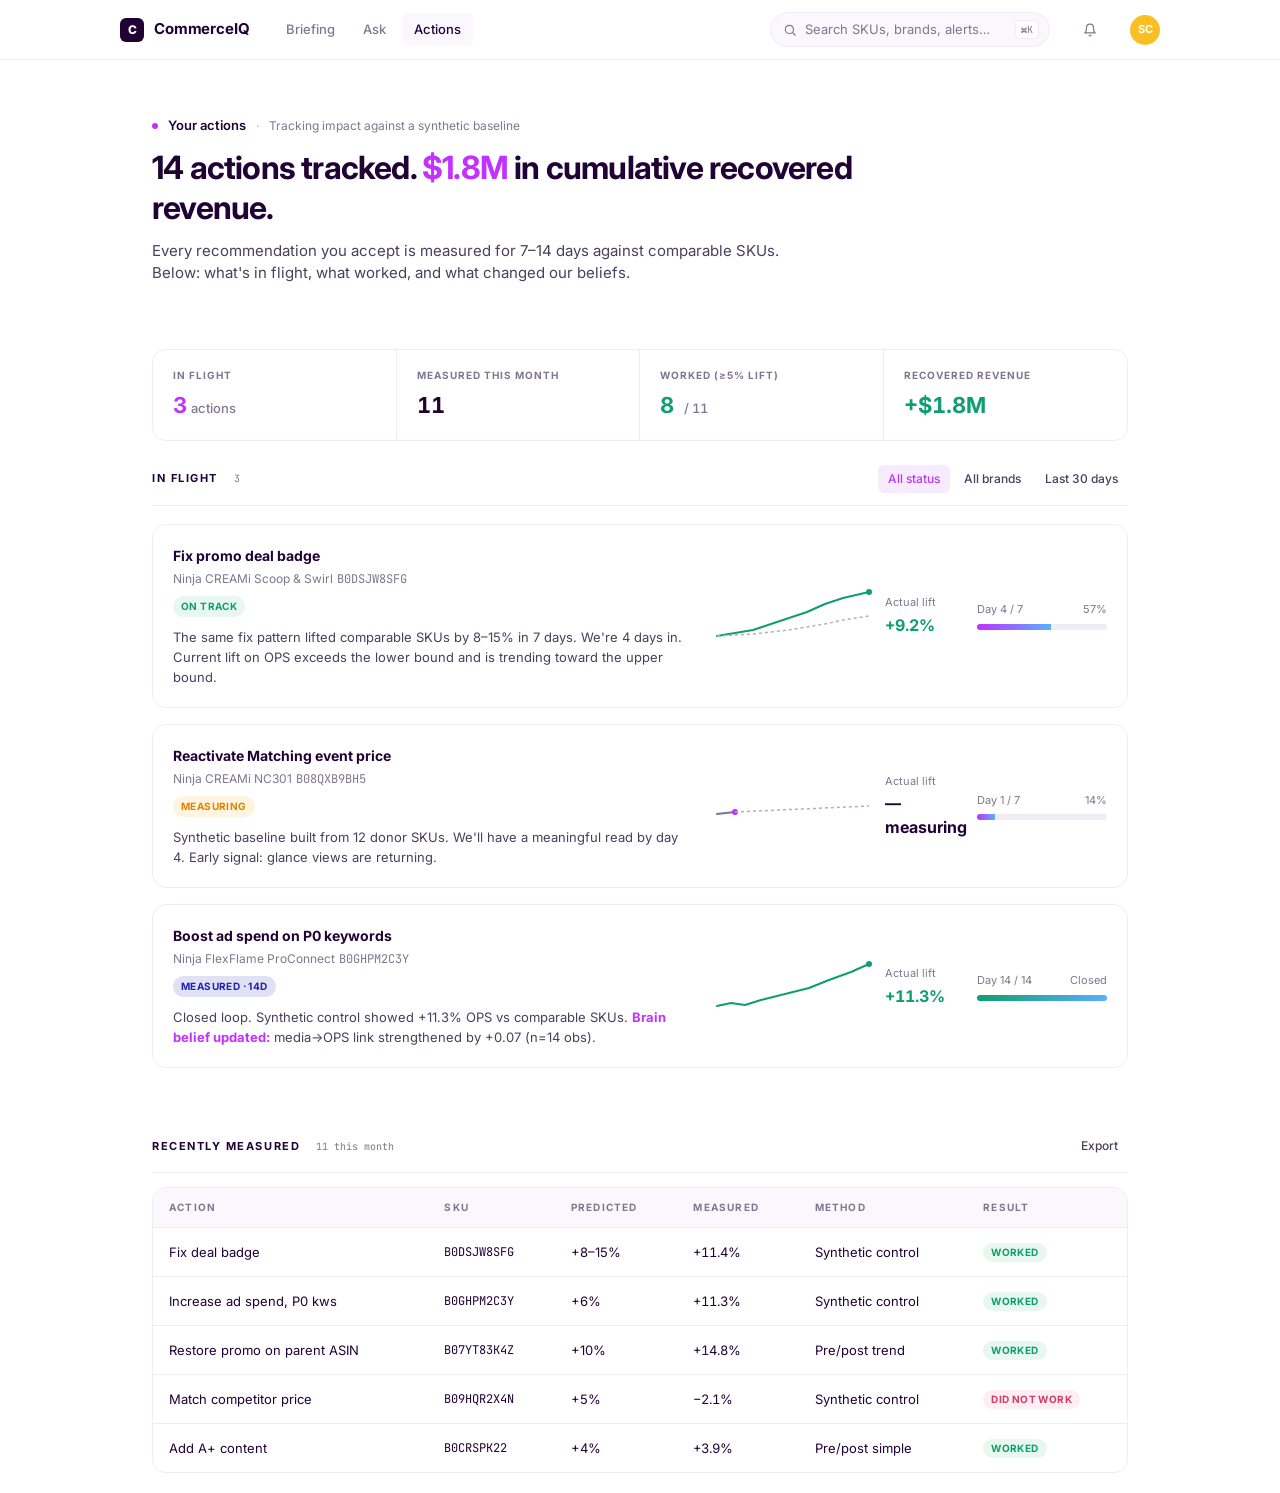
==== actions.html @ d00f7f27 "Initial commit: CIQ Brain mockup Working multi-page prototype of a Brain-like reasoning, memory, and" ====
<!DOCTYPE html>
<html lang="en">
<head>
<meta charset="UTF-8">
<meta name="viewport" content="width=device-width, initial-scale=1.0">
<title>CommerceIQ · Your actions</title>
<link rel="preconnect" href="https://fonts.googleapis.com">
<link rel="preconnect" href="https://fonts.gstatic.com" crossorigin>
<link href="https://fonts.googleapis.com/css2?family=Inter:wght@400;500;600;700;800&family=JetBrains+Mono:wght@500&display=swap" rel="stylesheet">
<link rel="stylesheet" href="./assets/styles.css">
</head>
<body class="surface-customer">

<header class="topbar">
  <div class="topbar-inner">
    <a href="./index.html" class="brand"><div class="brand-mark">C</div> CommerceIQ</a>
    <nav class="nav">
      <a href="./index.html">Briefing</a>
      <a href="./ask.html">Ask</a>
      <a href="./actions.html" class="active">Actions</a>
    </nav>
    <label class="search">
      <svg class="icon" viewBox="0 0 24 24" fill="none" stroke="currentColor" stroke-width="2" stroke-linecap="round" stroke-linejoin="round"><circle cx="11" cy="11" r="7"/><path d="m21 21-4.3-4.3"/></svg>
      <input type="text" placeholder="Search SKUs, brands, alerts…">
      <span class="kbd">⌘K</span>
    </label>
    <button class="iconbtn"><svg class="icon" viewBox="0 0 24 24" fill="none" stroke="currentColor" stroke-width="2" stroke-linecap="round" stroke-linejoin="round"><path d="M6 8a6 6 0 0 1 12 0c0 7 3 9 3 9H3s3-2 3-9"/><path d="M10.3 21a1.94 1.94 0 0 0 3.4 0"/></svg></button>
    <div class="avatar">SC</div>
  </div>
</header>

<main class="page">
  <section class="hero">
    <div class="meta-row">
      <span class="pulse-dot"></span>
      <span class="greet">Your actions</span>
      <span style="color:var(--ink-4)">·</span>
      <span>Tracking impact against a synthetic baseline</span>
    </div>
    <h1>14 actions tracked. <span class="em">$1.8M</span> in cumulative recovered revenue.</h1>
    <p class="sub">Every recommendation you accept is measured for 7–14 days against comparable SKUs. Below: what's in flight, what worked, and what changed our beliefs.</p>
  </section>

  <section class="section">
    <div class="actions-stats">
      <div class="stat"><div class="l">In flight</div><div class="v acc">3<span class="unit">actions</span></div></div>
      <div class="stat"><div class="l">Measured this month</div><div class="v">11</div></div>
      <div class="stat"><div class="l">Worked (≥5% lift)</div><div class="v pos">8 <span class="unit">/ 11</span></div></div>
      <div class="stat"><div class="l">Recovered revenue</div><div class="v pos">+$1.8M</div></div>
    </div>

    <div class="section-head" style="margin-bottom:18px;">
      <h2>In flight</h2>
      <span class="count">3</span>
      <div class="right" data-chip-group>
        <button class="chip active">All status</button>
        <button class="chip">All brands</button>
        <button class="chip">Last 30 days</button>
      </div>
    </div>

    <article class="action-card">
      <div class="lh">
        <div class="name">Fix promo deal badge</div>
        <div class="meta">Ninja CREAMi Scoop &amp; Swirl<span class="asin">B0DSJW8SFG</span></div>
        <span class="pill pill-pos">On track</span>
        <p>The same fix pattern lifted comparable SKUs by 8–15% in 7 days. We're 4 days in. Current lift on OPS exceeds the lower bound and is trending toward the upper bound.</p>
      </div>
      <div class="chart">
        <svg width="160" height="60" viewBox="0 0 160 60" fill="none">
          <path d="M4 50 L22 47 L40 44 L58 38 L76 32 L94 26 L112 18 L130 12 L156 6" stroke="var(--pos)" stroke-width="2" stroke-linecap="round" stroke-linejoin="round"/>
          <circle cx="156" cy="6" r="3" fill="var(--pos)"/>
          <path d="M4 50 L22 49 L40 48 L58 46 L76 44 L94 41 L112 38 L130 34 L156 30" stroke="var(--ink-4)" stroke-width="1.5" stroke-dasharray="3 3"/>
        </svg>
        <div class="legend">
          Actual lift
          <span class="v pos">+9.2%</span>
        </div>
      </div>
      <div class="progress-wrap">
        <div class="lbl"><span>Day 4 / 7</span><span>57%</span></div>
        <div class="bar" style="height:6px; background:var(--line); border-radius:3px; overflow:hidden;"><i style="display:block; height:100%; width:57%; background:linear-gradient(90deg,var(--accent),var(--sky))"></i></div>
      </div>
    </article>

    <article class="action-card">
      <div class="lh">
        <div class="name">Reactivate Matching event price</div>
        <div class="meta">Ninja CREAMi NC301<span class="asin">B08QXB9BH5</span></div>
        <span class="pill pill-warn">Measuring</span>
        <p>Synthetic baseline built from 12 donor SKUs. We'll have a meaningful read by day 4. Early signal: glance views are returning.</p>
      </div>
      <div class="chart">
        <svg width="160" height="60" viewBox="0 0 160 60" fill="none">
          <path d="M4 38 L22 36" stroke="var(--ink-3)" stroke-width="2" stroke-linecap="round"/>
          <circle cx="22" cy="36" r="3" fill="var(--accent)"/>
          <path d="M22 36 L156 30" stroke="var(--ink-4)" stroke-width="1.5" stroke-dasharray="3 3"/>
        </svg>
        <div class="legend">Actual lift<span class="v">— measuring</span></div>
      </div>
      <div class="progress-wrap">
        <div class="lbl"><span>Day 1 / 7</span><span>14%</span></div>
        <div class="bar" style="height:6px; background:var(--line); border-radius:3px; overflow:hidden;"><i style="display:block; height:100%; width:14%; background:linear-gradient(90deg,var(--accent),var(--sky))"></i></div>
      </div>
    </article>

    <article class="action-card">
      <div class="lh">
        <div class="name">Boost ad spend on P0 keywords</div>
        <div class="meta">Ninja FlexFlame ProConnect<span class="asin">B0GHPM2C3Y</span></div>
        <span class="pill pill-info">Measured · 14d</span>
        <p>Closed loop. Synthetic control showed +11.3% OPS vs comparable SKUs. <strong style="color:var(--accent)">Brain belief updated:</strong> media→OPS link strengthened by +0.07 (n=14 obs).</p>
      </div>
      <div class="chart">
        <svg width="160" height="60" viewBox="0 0 160 60" fill="none">
          <path d="M4 50 L18 47 L32 49 L48 44 L64 40 L80 36 L96 32 L116 24 L138 16 L156 8" stroke="var(--pos)" stroke-width="2" stroke-linecap="round" stroke-linejoin="round"/>
          <circle cx="156" cy="8" r="3" fill="var(--pos)"/>
        </svg>
        <div class="legend">Actual lift<span class="v pos">+11.3%</span></div>
      </div>
      <div class="progress-wrap">
        <div class="lbl"><span>Day 14 / 14</span><span>Closed</span></div>
        <div class="bar" style="height:6px; background:var(--line); border-radius:3px; overflow:hidden;"><i style="display:block; height:100%; width:100%; background:linear-gradient(90deg,var(--pos),var(--sky))"></i></div>
      </div>
    </article>
  </section>

  <section class="section">
    <div class="section-head">
      <h2>Recently measured</h2>
      <span class="count">11 this month</span>
      <div class="right"><button class="chip">Export</button></div>
    </div>
    <div class="table-wrap" style="margin-top:14px;">
      <table class="table">
        <thead><tr><th>Action</th><th>SKU</th><th>Predicted</th><th>Measured</th><th>Method</th><th>Result</th></tr></thead>
        <tbody>
          <tr><td>Fix deal badge</td><td class="mono">B0DSJW8SFG</td><td>+8–15%</td><td class="pos tabular">+11.4%</td><td>Synthetic control</td><td><span class="pill pill-pos">Worked</span></td></tr>
          <tr><td>Increase ad spend, P0 kws</td><td class="mono">B0GHPM2C3Y</td><td>+6%</td><td class="pos tabular">+11.3%</td><td>Synthetic control</td><td><span class="pill pill-pos">Worked</span></td></tr>
          <tr><td>Restore promo on parent ASIN</td><td class="mono">B07YT83K4Z</td><td>+10%</td><td class="pos tabular">+14.8%</td><td>Pre/post trend</td><td><span class="pill pill-pos">Worked</span></td></tr>
          <tr><td>Match competitor price</td><td class="mono">B09HQR2X4N</td><td>+5%</td><td class="neg tabular">−2.1%</td><td>Synthetic control</td><td><span class="pill" style="background:var(--neg-tint); color:var(--neg);">Did not work</span></td></tr>
          <tr><td>Add A+ content</td><td class="mono">B0CRSPK22</td><td>+4%</td><td class="pos tabular">+3.9%</td><td>Pre/post simple</td><td><span class="pill pill-pos">Worked</span></td></tr>
        </tbody>
      </table>
    </div>
  </section>

</main>

<script src="./assets/app.js"></script>
</body>
</html>
---- assets/styles.css ----
/* ============================================================
   CIQ BRAIN — Shared design system
   Two surfaces: .surface-customer (calm) and .surface-admin (dense)
   ============================================================ */

:root {
  /* Brand (org guideline) */
  --brand-deep:     #210235;
  --brand-electric: #C231FF;
  --brand-sky:      #5AAFFE;
  --brand-cobalt:   #1F22B2;

  /* Ink scale */
  --ink:    #210235;
  --ink-2:  #4A3F5C;
  --ink-3:  #7F778F;
  --ink-4:  #B3ADBF;
  --ink-5:  #DCD6E6;

  /* Lines & surfaces */
  --line:    #EFECF5;
  --line-2:  #E1DCEB;
  --line-3:  #CFC7DC;
  --bg:      #FFFFFF;
  --bg-soft: #FAF8FC;
  --bg-deep: #F4F0FA;

  /* Accents */
  --accent:       #C231FF;
  --accent-tint:  #F7ECFF;
  --accent-tint2: #EFD9FF;
  --sky:          #5AAFFE;
  --sky-tint:     #E5F1FF;
  --cobalt:       #1F22B2;
  --cobalt-tint:  #E0E1F5;

  /* Status */
  --pos:       #0F9F6E;
  --pos-tint:  #E8F7F0;
  --neg:       #D43A6A;
  --neg-tint:  #FCEEF3;
  --warn:      #E08300;
  --warn-tint: #FFF4E0;
  --info:      #1F22B2;
  --info-tint: #E0E1F5;

  /* Radii */
  --r-xs: 4px;
  --r-sm: 6px;
  --r-md: 10px;
  --r-lg: 14px;
  --r-xl: 20px;
  --r-pill: 999px;

  /* Type */
  --font: "ProximaNova", "Inter", -apple-system, BlinkMacSystemFont, system-ui, sans-serif;
  --mono: "JetBrains Mono", ui-monospace, "SF Mono", Menlo, monospace;

  /* Elevation */
  --shadow-sm: 0 1px 2px rgba(33,2,53,.04), 0 1px 3px rgba(33,2,53,.06);
  --shadow-md: 0 4px 12px rgba(33,2,53,.06), 0 1px 3px rgba(33,2,53,.04);
  --shadow-lg: 0 12px 32px rgba(33,2,53,.08), 0 4px 12px rgba(33,2,53,.04);
  --shadow-pop: 0 8px 30px rgba(33,2,53,.10);

  /* Spacing scale (4px base) */
  --s-1: 4px; --s-2: 8px; --s-3: 12px; --s-4: 16px; --s-5: 20px; --s-6: 24px; --s-8: 32px; --s-10: 40px; --s-12: 48px; --s-16: 64px;
}

* { box-sizing: border-box; margin: 0; padding: 0; }
html, body { height: 100%; }
body {
  font-family: var(--font);
  color: var(--ink);
  font-size: 14px;
  line-height: 1.5;
  background: var(--bg);
  -webkit-font-smoothing: antialiased;
  text-rendering: optimizeLegibility;
}
button { font: inherit; cursor: pointer; border: 0; background: 0; color: inherit; }
button:focus-visible, a:focus-visible, input:focus-visible, textarea:focus-visible, select:focus-visible {
  outline: 2px solid var(--accent);
  outline-offset: 2px;
  border-radius: var(--r-sm);
}
a { color: inherit; text-decoration: none; }
input, textarea, select { font: inherit; color: inherit; }
hr { border: 0; height: 1px; background: var(--line); }

/* Utility */
.mono { font-family: var(--mono); }
.muted { color: var(--ink-3); }
.tight { letter-spacing: -.01em; }
.tighter { letter-spacing: -.025em; }
.tabular { font-variant-numeric: tabular-nums; }
.neg { color: var(--neg); }
.pos { color: var(--pos); }
.warn { color: var(--warn); }
.acc { color: var(--accent); }
.cobalt { color: var(--cobalt); }
.flex { display: flex; }
.col { flex-direction: column; }
.ai-c { align-items: center; }
.jc-sb { justify-content: space-between; }
.gap-1 { gap: var(--s-1); } .gap-2 { gap: var(--s-2); } .gap-3 { gap: var(--s-3); } .gap-4 { gap: var(--s-4); } .gap-6 { gap: var(--s-6); }
.mt-1 { margin-top: var(--s-1); } .mt-2 { margin-top: var(--s-2); } .mt-3 { margin-top: var(--s-3); } .mt-4 { margin-top: var(--s-4); } .mt-6 { margin-top: var(--s-6); } .mt-8 { margin-top: var(--s-8); }
.mb-2 { margin-bottom: var(--s-2); } .mb-3 { margin-bottom: var(--s-3); } .mb-4 { margin-bottom: var(--s-4); }

/* Icons */
.icon    { width: 14px; height: 14px; flex-shrink: 0; }
.icon-sm { width: 11px; height: 11px; flex-shrink: 0; }
.icon-lg { width: 18px; height: 18px; flex-shrink: 0; }

/* ============================================================
   CUSTOMER SURFACE — Top bar nav
   ============================================================ */
body.surface-customer { background: var(--bg); }
.topbar {
  height: 60px;
  display: flex; align-items: center;
  border-bottom: 1px solid var(--line);
  padding: 0 var(--s-8);
  background: var(--bg);
  position: sticky; top: 0; z-index: 20;
}
.topbar-inner { max-width: 1040px; margin: 0 auto; width: 100%; display: flex; align-items: center; gap: var(--s-6); }
.brand { display: flex; align-items: center; gap: 10px; font-weight: 700; font-size: 15px; letter-spacing: -.01em; color: var(--ink); }
.brand-mark {
  width: 24px; height: 24px; border-radius: 6px;
  background: var(--ink); color: white;
  display: grid; place-items: center; font-weight: 800; font-size: 12px;
}
.brand-mark.electric { background: var(--accent); }
.nav { display: flex; gap: 4px; }
.nav a {
  padding: 7px 12px; font-size: 13px; color: var(--ink-3);
  border-radius: var(--r-sm); font-weight: 500;
}
.nav a:hover { color: var(--ink); background: var(--bg-soft); }
.nav a.active { color: var(--ink); background: var(--bg-soft); }
.search {
  margin-left: auto;
  display: flex; align-items: center; gap: var(--s-2);
  background: var(--bg-soft);
  border: 1px solid var(--line);
  border-radius: var(--r-pill);
  padding: 7px 14px 7px 12px;
  width: 280px;
  color: var(--ink-3);
  font-size: 13px;
}
.search input { border: 0; outline: 0; background: 0; flex: 1; font-size: 13px; color: var(--ink); }
.search input::placeholder { color: var(--ink-3); }
.kbd {
  font-family: var(--mono); font-size: 10px; color: var(--ink-3);
  background: white; padding: 1px 5px; border: 1px solid var(--line);
  border-radius: 4px;
}
.iconbtn { width: 32px; height: 32px; border-radius: var(--r-sm); display: grid; place-items: center; color: var(--ink-3); position: relative; }
.iconbtn:hover { background: var(--bg-soft); color: var(--ink); }
.iconbtn .dot { position: absolute; top: 7px; right: 7px; width: 6px; height: 6px; background: var(--accent); border-radius: 50%; }

/* Brain admin link — subtle accent so it reads as the AI/control-plane entry */
.iconbtn.brain-link { color: var(--accent); }
.iconbtn.brain-link:hover {
  background: var(--accent-tint);
  color: var(--accent);
}
.iconbtn.brain-link svg {
  transition: transform .25s ease;
}
.iconbtn.brain-link:hover svg {
  transform: rotate(15deg) scale(1.08);
}
.avatar { width: 30px; height: 30px; border-radius: 50%; background: #FBBF24; color: white; display: grid; place-items: center; font-weight: 700; font-size: 11px; }
.avatar.deep { background: var(--brand-deep); }

.page { max-width: 1040px; margin: 0 auto; padding: 0 var(--s-8); }

/* Hero */
.hero { padding: 56px 0 36px; animation: rise .6s ease both; }
.hero .meta-row { display: flex; align-items: center; gap: 10px; font-size: 12px; color: var(--ink-3); margin-bottom: var(--s-3); }
.hero .greet { font-weight: 600; color: var(--ink); font-size: 13px; }
.hero h1 {
  font-size: 32px; line-height: 1.25; letter-spacing: -.025em;
  font-weight: 700; color: var(--ink); max-width: 720px;
}
.hero h1 .neg { color: var(--neg); }
.hero h1 .em { color: var(--accent); }
.hero .sub { margin-top: var(--s-3); font-size: 15px; color: var(--ink-2); max-width: 640px; }
.pulse-dot {
  width: 6px; height: 6px; border-radius: 50%; background: var(--accent);
  box-shadow: 0 0 0 0 rgba(194,49,255,.5);
  animation: pulse 2s infinite;
}
@keyframes pulse {
  0%,100% { box-shadow: 0 0 0 0 rgba(194,49,255,.35); }
  50%     { box-shadow: 0 0 0 5px rgba(194,49,255,0); }
}

/* Section */
.section { padding: 28px 0 20px; animation: rise .7s ease both; animation-delay: .08s; }
.section-head { display: flex; align-items: center; gap: var(--s-4); padding-bottom: var(--s-3); border-bottom: 1px solid var(--line); margin-bottom: 4px; }
.section-head h2 { font-size: 11px; font-weight: 700; letter-spacing: .14em; text-transform: uppercase; color: var(--ink); }
.section-head .count { font-family: var(--mono); font-size: 10px; color: var(--ink-3); }
.section-head .right { margin-left: auto; display: flex; align-items: center; gap: 4px; }
.chip {
  font-size: 12px; font-weight: 500; color: var(--ink-2);
  padding: 5px 10px; border-radius: var(--r-sm);
  display: inline-flex; align-items: center; gap: 6px;
  border: 0; background: transparent;
}
.chip:hover { background: var(--bg-soft); color: var(--ink); }
.chip.active { background: var(--accent-tint); color: var(--accent); }
.chip svg { color: var(--ink-3); }

/* Alert rows */
.alert-row {
  display: grid;
  grid-template-columns: 1fr auto auto auto auto;
  gap: var(--s-4);
  align-items: center;
  padding: 16px 12px;
  margin: 0 -12px;
  border-radius: var(--r-md);
  cursor: pointer;
  border-bottom: 1px solid var(--line);
  transition: background .15s ease;
  text-decoration: none; color: inherit;
}
.alert-row:last-child { border-bottom: 0; }
.alert-row:hover { background: var(--bg-soft); }
.alert-row:hover .arrow { transform: translateX(4px); }
.alert-main { min-width: 0; }
.alert-main .title { font-weight: 600; font-size: 14px; color: var(--ink); white-space: nowrap; overflow: hidden; text-overflow: ellipsis; max-width: 460px; }
.alert-main .sub { font-size: 13px; color: var(--ink-3); margin-top: 3px; white-space: nowrap; overflow: hidden; text-overflow: ellipsis; max-width: 520px; }
.alert-main .sub .em-pos { color: var(--pos); font-weight: 600; }
.alert-main .sub .em-neg { color: var(--neg); font-weight: 600; }
.alert-main .sub .em-acc { color: var(--accent); font-weight: 600; }
.alert-impact { font-variant-numeric: tabular-nums; font-weight: 700; color: var(--neg); font-size: 14px; text-align: right; }
.alert-impact.zero { color: var(--ink-3); font-weight: 500; }
.alert-tag { font-size: 11px; font-weight: 500; color: var(--ink-3); letter-spacing: .04em; text-transform: uppercase; white-space: nowrap; }
.alert-time { font-size: 12px; color: var(--ink-3); white-space: nowrap; font-variant-numeric: tabular-nums; }
.arrow { color: var(--ink-3); transition: transform .15s ease; display: grid; place-items: center; }

.hint {
  display: inline-flex; align-items: center; gap: 6px;
  font-size: 11px; color: var(--accent); font-weight: 600;
  background: var(--accent-tint);
  padding: 3px 8px; border-radius: var(--r-pill);
}
.hint .ic { width: 10px; height: 10px; flex-shrink: 0; }

/* Buttons */
.btn {
  padding: 10px 16px;
  background: var(--ink); color: white;
  border-radius: var(--r-md);
  font-weight: 600; font-size: 13px;
  display: inline-flex; align-items: center; justify-content: center; gap: 8px;
  transition: transform .15s ease, box-shadow .15s ease;
  border: 0;
}
.btn:hover { transform: translateY(-1px); box-shadow: 0 4px 14px rgba(33,2,53,.15); }
.btn.accent { background: var(--accent); box-shadow: 0 1px 2px rgba(194,49,255,.25); }
.btn.accent:hover { box-shadow: 0 6px 18px rgba(194,49,255,.30); }
.btn.ghost { background: transparent; color: var(--ink-2); border: 1px solid var(--line-2); }
.btn.ghost:hover { border-color: var(--ink); color: var(--ink); box-shadow: none; transform: none; background: var(--bg-soft); }
.btn.full { width: 100%; }
.btn.sm { padding: 6px 12px; font-size: 12px; }

/* Driver list */
.drivers { display: grid; grid-template-columns: 1fr; gap: 0; margin-top: 18px; }
.driver { display: grid; grid-template-columns: 24px 1fr auto; gap: var(--s-3); padding: 10px 0; border-bottom: 1px solid var(--line); align-items: center; }
.driver:last-child { border: 0; padding-bottom: 0; }
.driver .ic { width: 22px; height: 22px; border-radius: 5px; background: var(--neg-tint); color: var(--neg); display: grid; place-items: center; font-size: 11px; font-weight: 700; }
.driver .ic.warn { background: var(--warn-tint); color: var(--warn); }
.driver .ic.zero { background: var(--bg-soft); color: var(--ink-3); }
.driver .ic.pos { background: var(--pos-tint); color: var(--pos); }
.driver .name { font-weight: 600; font-size: 13px; color: var(--ink); }
.driver .desc { font-size: 12px; color: var(--ink-3); margin-top: 2px; }
.driver .impact { font-variant-numeric: tabular-nums; font-weight: 700; font-size: 13px; color: var(--neg); text-align: right; }
.driver .impact.zero { color: var(--ink-3); font-weight: 500; }
.driver .impact.pos { color: var(--pos); }

/* Inline detail drawer */
.alert-detail { margin: -1px -12px 0; padding: 0 12px 24px; border-bottom: 1px solid var(--line); background: var(--bg-soft); animation: fadeIn .3s ease both; }
.detail-grid { display: grid; grid-template-columns: 1.4fr 1fr; gap: 28px; padding-top: 6px; }
.answer h3 { font-size: 10px; font-weight: 700; letter-spacing: .14em; text-transform: uppercase; color: var(--ink-3); margin-bottom: var(--s-2); }
.answer p { font-size: 14px; line-height: 1.65; color: var(--ink); }
.answer p .em-neg { color: var(--neg); font-weight: 700; }
.answer p strong { font-weight: 700; }

/* Action panel (recommendation) */
.action-panel { background: var(--bg); border: 1px solid var(--line); border-radius: var(--r-lg); padding: 20px; align-self: start; }
.action-panel h3 { font-size: 10px; font-weight: 700; letter-spacing: .14em; text-transform: uppercase; color: var(--ink-3); margin-bottom: var(--s-3); }
.action-panel .what { font-size: 15px; font-weight: 600; color: var(--ink); line-height: 1.4; margin-bottom: 4px; }
.action-panel .why { font-size: 13px; color: var(--ink-2); line-height: 1.55; }
.action-panel .why strong { color: var(--accent); font-weight: 600; }
.action-panel .stats { display: grid; grid-template-columns: 1fr 1fr; margin: 16px 0 18px; border-top: 1px solid var(--line); padding-top: var(--s-3); }
.action-panel .stat .l { font-size: 10px; text-transform: uppercase; letter-spacing: .08em; color: var(--ink-3); font-weight: 600; }
.action-panel .stat .v { font-size: 15px; font-weight: 700; color: var(--ink); margin-top: 4px; font-variant-numeric: tabular-nums; }
.action-panel .stat .v.pos { color: var(--pos); }

/* Actions strip & progress */
.actions-strip { padding: 22px 0; border-top: 1px solid var(--line); margin-top: 36px; }
.action-line { display: grid; grid-template-columns: 1fr 80px 70px 160px; gap: var(--s-4); align-items: center; padding: 12px 0; border-bottom: 1px solid var(--line); }
.action-line:last-child { border: 0; }
.action-line .what { font-size: 13px; color: var(--ink); font-weight: 500; }
.action-line .what .asin { font-family: var(--mono); font-size: 11px; color: var(--ink-3); margin-left: 6px; }
.action-line .when { font-size: 12px; color: var(--ink-3); }
.action-line .delta { font-size: 13px; font-weight: 700; font-variant-numeric: tabular-nums; color: var(--pos); text-align: right; }
.action-line .delta.measuring { color: var(--ink-3); font-weight: 500; }
.action-line .bar { height: 4px; background: var(--line); border-radius: 2px; overflow: hidden; }
.action-line .bar > i { display: block; height: 100%; background: linear-gradient(90deg, var(--accent), var(--sky)); }

/* Ask bar (floating) */
.ask-bar { position: sticky; bottom: 24px; padding: 24px 0 32px; background: linear-gradient(180deg, transparent, var(--bg) 30%); z-index: 5; }
.ask-input { background: var(--bg); border: 1px solid var(--line-2); border-radius: var(--r-pill); padding: 6px 6px 6px 20px; display: grid; grid-template-columns: 1fr auto; align-items: center; gap: var(--s-2); box-shadow: 0 8px 30px rgba(33,2,53,.06); }
.ask-input:focus-within { border-color: var(--accent); box-shadow: 0 8px 30px rgba(194,49,255,.10); }
.ask-input input { border: 0; outline: 0; background: 0; font-size: 14px; padding: 11px 0; color: var(--ink); }
.ask-input input::placeholder { color: var(--ink-3); }
.ask-send { width: 36px; height: 36px; border-radius: 50%; background: var(--ink); color: white; display: grid; place-items: center; transition: transform .15s ease, background .15s ease; border: 0; cursor: pointer; }
.ask-send:hover { transform: scale(1.05); background: var(--accent); }

.brand-footnote { font-size: 11px; color: var(--ink-4); text-align: center; padding: var(--s-2) 0 var(--s-6); }
.brand-footnote .pwr-dot { display: inline-block; width: 5px; height: 5px; border-radius: 50%; background: var(--accent); margin: 0 5px 1px; vertical-align: middle; box-shadow: 0 0 4px var(--accent); }

/* More link */
.more { padding: var(--s-3) 12px; margin: 0 -12px; color: var(--ink-3); font-size: 13px; text-align: center; }
.more a { color: var(--ink); font-weight: 600; }
.more a:hover { color: var(--accent); }

/* ============================================================
   ASK SURFACE
   ============================================================ */
.ask-hero { padding: 64px 0 var(--s-6); text-align: center; }
.ask-hero h1 { font-size: 30px; font-weight: 700; letter-spacing: -.025em; color: var(--ink); }
.ask-hero p { color: var(--ink-3); margin-top: var(--s-3); font-size: 15px; }
.suggestions { display: grid; grid-template-columns: repeat(2, 1fr); gap: var(--s-3); max-width: 760px; margin: var(--s-6) auto 0; }
.suggestion {
  text-align: left; padding: 14px 16px; border-radius: var(--r-md);
  background: var(--bg-soft); border: 1px solid var(--line);
  cursor: pointer; transition: all .15s ease;
  display: flex; align-items: flex-start; gap: var(--s-3);
}
.suggestion:hover { border-color: var(--line-3); background: var(--bg); transform: translateY(-1px); box-shadow: var(--shadow-sm); }
.suggestion .ic { width: 26px; height: 26px; border-radius: 6px; background: var(--accent-tint); color: var(--accent); display: grid; place-items: center; flex-shrink: 0; }
.suggestion .label { font-size: 11px; text-transform: uppercase; letter-spacing: .08em; color: var(--ink-3); font-weight: 600; }
.suggestion .q { font-size: 14px; color: var(--ink); margin-top: 2px; font-weight: 500; }
.recent-list { margin-top: var(--s-8); }

/* ============================================================
   ACTIONS PAGE
   ============================================================ */
.actions-stats { display: grid; grid-template-columns: repeat(4, 1fr); gap: 0; border: 1px solid var(--line); border-radius: var(--r-lg); overflow: hidden; margin-bottom: var(--s-6); background: var(--bg); }
.actions-stats .stat { padding: 18px 20px; border-right: 1px solid var(--line); }
.actions-stats .stat:last-child { border-right: 0; }
.actions-stats .stat .l { font-size: 10px; text-transform: uppercase; letter-spacing: .1em; color: var(--ink-3); font-weight: 700; }
.actions-stats .stat .v { font-size: 22px; font-weight: 700; color: var(--ink); margin-top: 6px; font-variant-numeric: tabular-nums; }
.actions-stats .stat .v.pos { color: var(--pos); }
.actions-stats .stat .v.acc { color: var(--accent); }
.actions-stats .stat .v .unit { font-size: 13px; color: var(--ink-3); font-weight: 500; margin-left: 4px; }

.action-card {
  background: var(--bg); border: 1px solid var(--line);
  border-radius: var(--r-lg); padding: 20px; margin-bottom: var(--s-4);
  display: grid; grid-template-columns: 1fr 240px 130px; gap: var(--s-6); align-items: center;
  transition: box-shadow .15s ease;
}
.action-card:hover { box-shadow: var(--shadow-md); }
.action-card .lh .name { font-weight: 700; font-size: 14px; color: var(--ink); }
.action-card .lh .meta { font-size: 12px; color: var(--ink-3); margin-top: 4px; }
.action-card .lh .meta .asin { font-family: var(--mono); margin-left: 4px; }
.action-card .lh .pill { display: inline-flex; align-items: center; gap: 4px; padding: 3px 8px; border-radius: var(--r-pill); font-size: 10px; font-weight: 700; text-transform: uppercase; letter-spacing: .04em; margin-top: var(--s-2); }
.pill-pos { background: var(--pos-tint); color: var(--pos); }
.pill-warn { background: var(--warn-tint); color: var(--warn); }
.pill-info { background: var(--info-tint); color: var(--info); }
.pill-acc { background: var(--accent-tint); color: var(--accent); }
.action-card .lh p { font-size: 13px; color: var(--ink-2); margin-top: 10px; line-height: 1.55; max-width: 540px; }
.action-card .chart { display: flex; align-items: center; gap: 12px; }
.action-card .chart svg { flex-shrink: 0; }
.action-card .chart .legend { font-size: 11px; color: var(--ink-3); }
.action-card .chart .legend .v { display: block; font-size: 16px; font-weight: 700; color: var(--ink); font-variant-numeric: tabular-nums; margin-top: 2px; }
.action-card .chart .legend .v.pos { color: var(--pos); }
.action-card .progress-wrap { font-size: 11px; color: var(--ink-3); }
.action-card .progress-wrap .lbl { display: flex; justify-content: space-between; margin-bottom: 6px; }

/* ============================================================
   ALERT DEEP-DIVE
   ============================================================ */
.breadcrumb { display: flex; align-items: center; gap: 6px; font-size: 12px; color: var(--ink-3); padding-top: 24px; }
.breadcrumb a { color: var(--ink-3); }
.breadcrumb a:hover { color: var(--ink); }
.breadcrumb .sep { color: var(--ink-4); }
.breadcrumb .here { color: var(--ink); font-weight: 600; }

.detail-head { padding: 14px 0 var(--s-6); display: grid; grid-template-columns: 1fr auto; gap: var(--s-4); align-items: flex-end; border-bottom: 1px solid var(--line); }
.detail-head h1 { font-size: 26px; font-weight: 700; letter-spacing: -.02em; color: var(--ink); }
.detail-head .tags { display: flex; gap: var(--s-2); margin-top: var(--s-3); flex-wrap: wrap; }
.tag { font-size: 11px; padding: 3px 9px; border-radius: var(--r-pill); background: var(--bg-soft); color: var(--ink-2); font-weight: 500; border: 1px solid var(--line); }
.tag.acc { background: var(--accent-tint); color: var(--accent); border-color: transparent; }

.kpi-row { display: grid; grid-template-columns: 1fr 1fr 1fr; gap: 0; border: 1px solid var(--line); border-radius: var(--r-lg); overflow: hidden; background: var(--bg); margin-top: var(--s-6); }
.kpi { padding: 18px 22px; border-right: 1px solid var(--line); }
.kpi:last-child { border-right: 0; }
.kpi .lbl { font-size: 10px; text-transform: uppercase; letter-spacing: .1em; color: var(--ink-3); font-weight: 700; margin-bottom: 8px; }
.kpi .val { font-size: 24px; font-weight: 700; color: var(--ink); letter-spacing: -.02em; font-variant-numeric: tabular-nums; }
.kpi .val.neg { color: var(--neg); }
.kpi .sub { font-size: 11px; color: var(--ink-3); margin-top: 4px; }

.live-strip {
  display: flex; align-items: center; flex-wrap: wrap; gap: 18px;
  padding: 14px 22px; border: 1px solid var(--line); border-top: 0;
  background: var(--bg-soft);
  border-radius: 0 0 var(--r-lg) var(--r-lg); margin-top: -1px;
}
.live-strip .label { font-size: 11px; font-weight: 700; text-transform: uppercase; letter-spacing: .12em; color: var(--ink); display: inline-flex; align-items: center; gap: 6px; }
.live-strip .label .live-dot { width: 6px; height: 6px; border-radius: 50%; background: var(--pos); box-shadow: 0 0 8px var(--pos); animation: pulse-pos 2s infinite; }
@keyframes pulse-pos { 0%,100% { opacity: .6; } 50% { opacity: 1; } }
.pill-status { display: inline-flex; align-items: center; gap: 6px; font-size: 12px; color: var(--ink); }
.pill-status .d { width: 7px; height: 7px; border-radius: 50%; }
.d-ok { background: var(--pos); }
.d-bad { background: var(--neg); }
.d-warn { background: var(--warn); }
.pill-status b { font-weight: 600; }

.narrative { padding: var(--s-6) 0; font-size: 14px; color: var(--ink); line-height: 1.7; }
.narrative strong { font-weight: 700; }
.narrative .neg { color: var(--neg); font-weight: 600; }

.detail-grid-full { display: grid; grid-template-columns: 1.6fr 1fr; gap: var(--s-8); margin-top: var(--s-6); }

/* ============================================================
   ADMIN SURFACE
   ============================================================ */
body.surface-admin { background: var(--bg-soft); }
body.surface-admin .topbar { background: rgba(255,255,255,.85); backdrop-filter: blur(10px); border-bottom: 1px solid var(--line); }

.admin-layout {
  display: grid;
  grid-template-columns: 240px 1fr;
  min-height: calc(100vh - 60px);
}
.sidenav {
  border-right: 1px solid var(--line);
  background: var(--bg);
  padding: var(--s-4);
  position: sticky; top: 60px;
  height: calc(100vh - 60px);
  overflow-y: auto;
}
.sidenav .section-label { font-size: 10px; text-transform: uppercase; letter-spacing: .12em; color: var(--ink-4); font-weight: 700; padding: var(--s-4) var(--s-2) var(--s-2); }
.sidenav a {
  display: flex; align-items: center; gap: var(--s-3);
  padding: 9px 12px; border-radius: var(--r-sm);
  font-size: 13px; color: var(--ink-2); font-weight: 500;
  position: relative;
}
.sidenav a:hover { background: var(--bg-soft); color: var(--ink); }
.sidenav a.active { background: var(--accent-tint); color: var(--accent); font-weight: 600; }
.sidenav a.active::before { content: ''; position: absolute; left: 0; top: 8px; bottom: 8px; width: 2px; background: var(--accent); border-radius: 2px; }
.sidenav a .layer-num {
  font-family: var(--mono); font-size: 9px; color: var(--ink-4);
  background: var(--bg-soft); padding: 1px 5px; border-radius: 4px;
  font-weight: 600;
}
.sidenav a.active .layer-num { color: var(--accent); background: white; }
.sidenav .badge { margin-left: auto; font-size: 10px; font-family: var(--mono); color: var(--ink-3); background: var(--bg-soft); padding: 1px 6px; border-radius: 4px; font-weight: 600; }
.sidenav a.active .badge { background: white; color: var(--accent); }

.admin-main { padding: var(--s-8); max-width: 1320px; }
.admin-head { display: flex; align-items: flex-end; gap: var(--s-4); padding-bottom: var(--s-6); border-bottom: 1px solid var(--line); margin-bottom: var(--s-6); }
.admin-head .meta { font-size: 11px; color: var(--ink-3); text-transform: uppercase; letter-spacing: .12em; font-weight: 700; margin-bottom: 4px; }
.admin-head h1 { font-size: 24px; font-weight: 700; letter-spacing: -.02em; color: var(--ink); }
.admin-head p { color: var(--ink-3); margin-top: 4px; font-size: 14px; max-width: 720px; }
.admin-head .right { margin-left: auto; display: flex; align-items: center; gap: var(--s-2); }

/* Admin tiles */
.tile-grid { display: grid; grid-template-columns: repeat(3, 1fr); gap: var(--s-4); }
.tile {
  background: var(--bg); border: 1px solid var(--line); border-radius: var(--r-lg);
  padding: 20px;
  transition: box-shadow .15s ease, transform .15s ease;
  display: block; color: inherit;
}
.tile:hover { box-shadow: var(--shadow-md); transform: translateY(-1px); }
.tile .row1 { display: flex; align-items: center; gap: var(--s-3); }
.tile .layer-num { font-family: var(--mono); font-size: 10px; color: var(--accent); background: var(--accent-tint); padding: 2px 8px; border-radius: var(--r-pill); font-weight: 700; letter-spacing: .04em; }
.tile h3 { font-size: 16px; font-weight: 700; color: var(--ink); margin-top: var(--s-3); }
.tile p { font-size: 13px; color: var(--ink-3); margin-top: 6px; line-height: 1.55; }
.tile .stat-row { display: flex; gap: var(--s-4); margin-top: var(--s-4); padding-top: var(--s-3); border-top: 1px solid var(--line); }
.tile .stat-row .s { font-size: 11px; color: var(--ink-3); }
.tile .stat-row .s b { display: block; color: var(--ink); font-size: 18px; font-weight: 700; font-variant-numeric: tabular-nums; }

/* Tables */
.table-wrap { background: var(--bg); border: 1px solid var(--line); border-radius: var(--r-lg); overflow: hidden; }
.table { width: 100%; border-collapse: collapse; }
.table th { text-align: left; padding: 12px 16px; font-size: 10px; text-transform: uppercase; letter-spacing: .12em; color: var(--ink-3); font-weight: 700; border-bottom: 1px solid var(--line); background: var(--bg-soft); }
.table td { padding: 14px 16px; font-size: 13px; color: var(--ink); border-bottom: 1px solid var(--line); vertical-align: middle; }
.table tr:last-child td { border-bottom: 0; }
.table tr:hover td { background: var(--bg-soft); }
.table td.mono { font-family: var(--mono); font-size: 12px; }
.table .pill { display: inline-flex; align-items: center; gap: 4px; padding: 2px 8px; border-radius: var(--r-pill); font-size: 10px; font-weight: 700; text-transform: uppercase; letter-spacing: .04em; }

/* Tabs */
.tabs { display: flex; gap: var(--s-1); border-bottom: 1px solid var(--line); margin-bottom: var(--s-6); }
.tabs button { padding: 10px 14px; font-size: 13px; font-weight: 600; color: var(--ink-3); border-bottom: 2px solid transparent; margin-bottom: -1px; }
.tabs button:hover { color: var(--ink); }
.tabs button.active { color: var(--ink); border-bottom-color: var(--accent); }

/* Forms */
.form-row { display: flex; flex-direction: column; gap: 6px; margin-bottom: var(--s-4); }
.form-label { font-size: 11px; text-transform: uppercase; letter-spacing: .1em; color: var(--ink-3); font-weight: 700; }
.input, .textarea, .select {
  background: var(--bg); border: 1px solid var(--line-2); border-radius: var(--r-md);
  padding: 10px 14px; font-family: var(--font); font-size: 14px; color: var(--ink);
  outline: 0; width: 100%; transition: border-color .15s ease, box-shadow .15s ease;
}
.input:focus, .textarea:focus, .select:focus { border-color: var(--accent); box-shadow: 0 0 0 3px rgba(194,49,255,.12); }
.textarea { min-height: 96px; resize: vertical; font-family: var(--font); line-height: 1.5; }
.input.lg { font-size: 16px; padding: 14px 18px; }
.help { font-size: 12px; color: var(--ink-3); }

/* Code block */
.code {
  font-family: var(--mono); font-size: 12px; background: var(--bg-soft);
  border: 1px solid var(--line); border-radius: var(--r-md);
  padding: 12px 14px; color: var(--ink); white-space: pre-wrap; overflow-x: auto;
  line-height: 1.55;
}
.code .kw { color: var(--cobalt); font-weight: 700; }
.code .str { color: var(--pos); }
.code .num { color: var(--accent); }
.code .cmt { color: var(--ink-3); font-style: italic; }
.code .fn { color: var(--accent); font-weight: 700; }

/* Empty state */
.empty {
  text-align: center; padding: var(--s-12);
  border: 1px dashed var(--line-2); border-radius: var(--r-lg);
  background: var(--bg-soft);
}
.empty h4 { font-size: 14px; color: var(--ink); margin-bottom: 4px; }
.empty p { color: var(--ink-3); font-size: 13px; }

/* DAG / Skill Studio */
.studio-grid { display: grid; grid-template-columns: 240px 1fr 280px; gap: var(--s-4); height: calc(100vh - 240px); min-height: 520px; }
.studio-panel { background: var(--bg); border: 1px solid var(--line); border-radius: var(--r-lg); overflow: hidden; display: flex; flex-direction: column; }
.studio-panel .ph { padding: 12px 16px; border-bottom: 1px solid var(--line); font-size: 11px; text-transform: uppercase; letter-spacing: .1em; color: var(--ink-3); font-weight: 700; background: var(--bg-soft); }
.studio-panel .pb { padding: var(--s-3); overflow-y: auto; flex: 1; }
.tool-card { padding: 10px 12px; border-radius: var(--r-sm); border: 1px solid var(--line); margin-bottom: 8px; cursor: grab; transition: all .15s ease; background: var(--bg); }
.tool-card:hover { border-color: var(--accent); box-shadow: var(--shadow-sm); }
.tool-card .name { font-size: 13px; font-weight: 600; color: var(--ink); }
.tool-card .desc { font-size: 11px; color: var(--ink-3); margin-top: 2px; }
.canvas {
  background: var(--bg);
  background-image:
    radial-gradient(circle at 1px 1px, var(--ink-5) 1px, transparent 0);
  background-size: 16px 16px;
  position: relative; overflow: hidden;
}
.node {
  position: absolute; padding: 12px 14px;
  background: var(--bg); border: 1px solid var(--line-2); border-radius: var(--r-md);
  font-size: 12px; min-width: 140px;
  box-shadow: var(--shadow-sm);
  cursor: move;
}
.node .nm { font-weight: 700; color: var(--ink); }
.node .ty { font-size: 10px; text-transform: uppercase; letter-spacing: .08em; color: var(--ink-3); margin-bottom: 4px; font-weight: 600; }
.node.start { border-color: var(--cobalt); background: var(--cobalt-tint); }
.node.end { border-color: var(--accent); background: var(--accent-tint); }
.node.tool { border-color: var(--line-2); }
.node.cond { border-color: var(--warn); background: var(--warn-tint); border-radius: 28px; padding: 8px 14px; }

/* Causal graph */
.kg-canvas { background: var(--bg); border: 1px solid var(--line); border-radius: var(--r-lg); padding: var(--s-6); height: 480px; position: relative; overflow: hidden; }
.kg-node {
  position: absolute; padding: 8px 12px; background: var(--bg);
  border: 1.5px solid var(--ink); border-radius: var(--r-pill);
  font-size: 12px; font-weight: 600; color: var(--ink);
  cursor: pointer; transition: all .15s ease;
  white-space: nowrap;
  box-shadow: var(--shadow-sm);
}
.kg-node.factor { border-color: var(--neg); background: var(--neg-tint); color: var(--neg); }
.kg-node.metric { border-color: var(--cobalt); background: var(--cobalt-tint); color: var(--cobalt); }
.kg-node.signal { border-color: var(--accent); background: var(--accent-tint); color: var(--accent); }
.kg-node:hover { transform: scale(1.05); }

/* Composer wizard */
.wizard-steps { display: flex; align-items: center; gap: var(--s-2); margin-bottom: var(--s-6); }
.step-pill {
  display: flex; align-items: center; gap: var(--s-2); padding: 6px 12px;
  font-size: 12px; color: var(--ink-3); font-weight: 600; border-radius: var(--r-pill);
  background: var(--bg-soft); border: 1px solid var(--line);
}
.step-pill.active { background: var(--accent-tint); color: var(--accent); border-color: var(--accent-tint2); }
.step-pill.done { background: var(--pos-tint); color: var(--pos); border-color: var(--pos-tint); }
.step-pill .n { width: 18px; height: 18px; border-radius: 50%; background: var(--bg); color: var(--ink-3); display: grid; place-items: center; font-size: 10px; font-weight: 700; }
.step-pill.active .n { background: var(--accent); color: white; }
.step-pill.done .n { background: var(--pos); color: white; }
.wizard-arrow { color: var(--ink-4); }

.panel-card { background: var(--bg); border: 1px solid var(--line); border-radius: var(--r-lg); padding: var(--s-6); }
.panel-card h3 { font-size: 11px; text-transform: uppercase; letter-spacing: .12em; color: var(--ink-3); font-weight: 700; margin-bottom: var(--s-3); }
.panel-card h2 { font-size: 18px; font-weight: 700; color: var(--ink); }

/* Animations */
@keyframes rise { from { opacity: 0; transform: translateY(8px); } to { opacity: 1; transform: none; } }
@keyframes fadeIn { from { opacity: 0; transform: translateY(-4px); } to { opacity: 1; transform: none; } }
.fade-up { animation: rise .5s ease both; }
.delay-1 { animation-delay: .05s; }
.delay-2 { animation-delay: .12s; }
.delay-3 { animation-delay: .20s; }
.delay-4 { animation-delay: .28s; }

/* Responsive */
@media (max-width: 1024px) {
  .topbar { padding: 0 var(--s-4); }
  .page { padding: 0 var(--s-4); }
  .admin-layout { grid-template-columns: 1fr; }
  .sidenav { position: static; height: auto; }
  .studio-grid { grid-template-columns: 1fr; height: auto; }
  .tile-grid { grid-template-columns: 1fr; }
  .actions-stats { grid-template-columns: 1fr 1fr; }
  .actions-stats .stat:nth-child(2) { border-right: 0; }
  .actions-stats .stat:nth-child(1), .actions-stats .stat:nth-child(2) { border-bottom: 1px solid var(--line); }
  .detail-grid, .detail-grid-full { grid-template-columns: 1fr; }
  .kpi-row { grid-template-columns: 1fr; }
  .kpi { border-right: 0; border-bottom: 1px solid var(--line); }
  .action-card { grid-template-columns: 1fr; }
  .suggestions { grid-template-columns: 1fr; }
  .hero h1 { font-size: 24px; }
  .search { width: auto; }
}
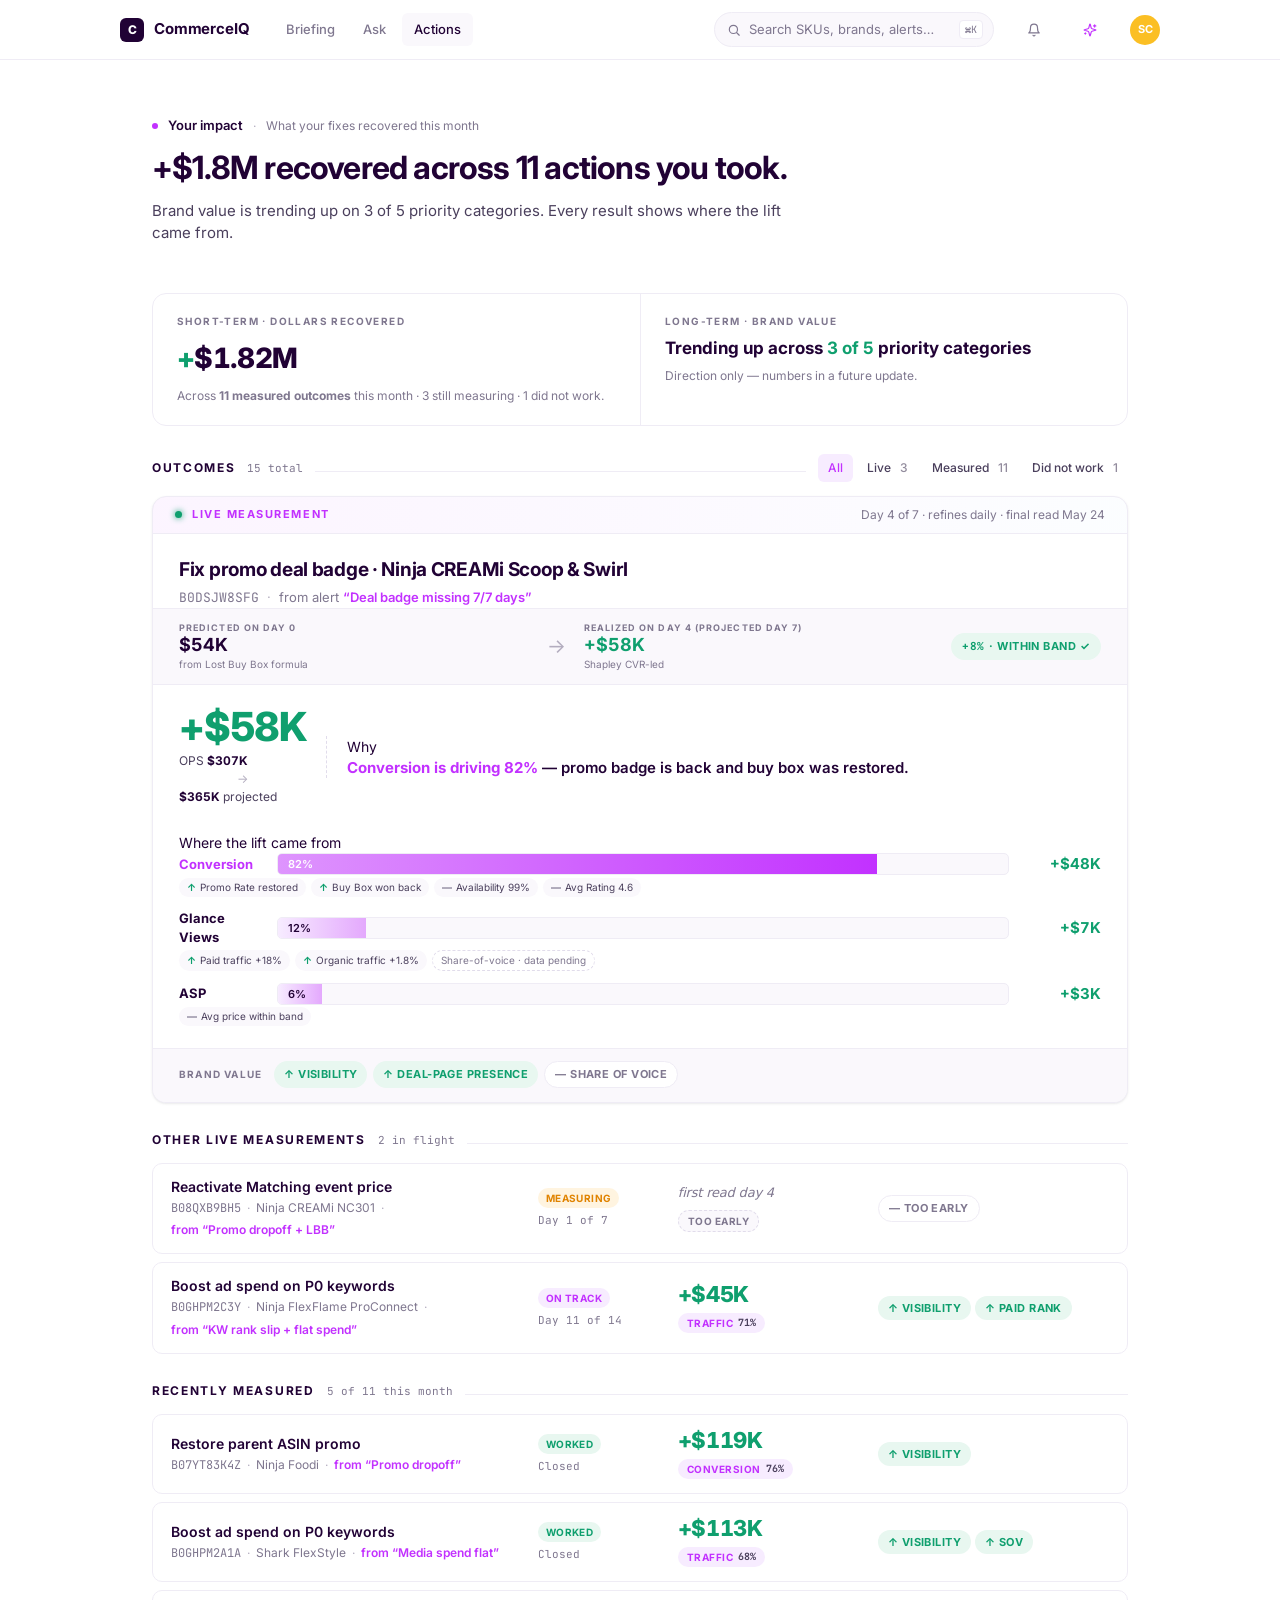
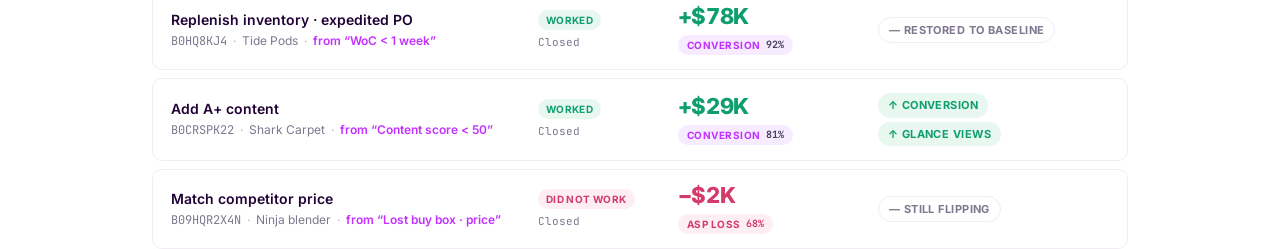
==== commit c2ea220e: "Add impact-formula registry + data-driven admin table What changed - assets/formulas.js: source-of-t" ====
--- a/actions.html
+++ b/actions.html
@@ -3,11 +3,330 @@
 <head>
 <meta charset="UTF-8">
 <meta name="viewport" content="width=device-width, initial-scale=1.0">
-<title>CommerceIQ · Your actions</title>
+<title>CommerceIQ · Your impact</title>
 <link rel="preconnect" href="https://fonts.googleapis.com">
 <link rel="preconnect" href="https://fonts.gstatic.com" crossorigin>
 <link href="https://fonts.googleapis.com/css2?family=Inter:wght@400;500;600;700;800&family=JetBrains+Mono:wght@500&display=swap" rel="stylesheet">
 <link rel="stylesheet" href="./assets/styles.css">
+<style>
+  /* ===== Outcome tracker v4 — IMPACT-FIRST =====
+     The card answers, in this order:
+     1. How much money came back? (the hero number)
+     2. Where did it come from? (Shapley bars + sub-metrics)
+     3. Is the brand healthier? (directional pills)
+     No method jargon. No attribution math. That lives in admin.
+     ===================================================== */
+
+  .impact-pair {
+    display: grid; grid-template-columns: 1fr 1fr; gap: 0;
+    border: 1px solid var(--line); border-radius: var(--r-lg);
+    overflow: hidden; background: var(--bg);
+    margin-top: var(--s-3);
+  }
+  .impact-pair > div { padding: 20px 24px; }
+  .impact-pair > div + div { border-left: 1px solid var(--line); }
+  .impact-pair .kicker {
+    font-size: 10px; text-transform: uppercase; letter-spacing: .14em;
+    color: var(--ink-3); font-weight: 700; margin-bottom: 8px;
+  }
+  .impact-pair .num {
+    font-size: 28px; font-weight: 800; letter-spacing: -.025em;
+    color: var(--ink); font-variant-numeric: tabular-nums;
+  }
+  .impact-pair .num .symbol { color: var(--pos); }
+  .impact-pair .qual { font-size: 17px; font-weight: 700; color: var(--ink); line-height: 1.35; }
+  .impact-pair .qual .strong-pos { color: var(--pos); }
+  .impact-pair .micro { font-size: 12px; color: var(--ink-3); margin-top: 8px; }
+
+  /* Section heading */
+  .ot-section-head {
+    display: flex; align-items: baseline; gap: 12px;
+    margin: 28px 0 14px;
+  }
+  .ot-section-head h2 {
+    font-size: 12px; text-transform: uppercase; letter-spacing: .14em;
+    color: var(--ink); font-weight: 700;
+  }
+  .ot-section-head .count { font-family: var(--mono); font-size: 11px; color: var(--ink-3); }
+  .ot-section-head .line { flex: 1; height: 1px; background: var(--line); }
+  .ot-section-head .right { display: flex; gap: 4px; }
+
+  /* ===== FEATURED OUTCOME ===== */
+  .ot-featured {
+    background: var(--bg);
+    border: 1px solid var(--line);
+    border-radius: var(--r-lg);
+    overflow: hidden;
+    box-shadow: var(--shadow-sm);
+  }
+  .ot-featured .top-strip {
+    padding: 9px 22px;
+    background: linear-gradient(90deg, rgba(194,49,255,.05), rgba(90,175,254,.02));
+    border-bottom: 1px solid var(--line);
+    display: flex; align-items: center; gap: 10px;
+    font-size: 11px;
+  }
+  .ot-featured .top-strip .live-dot {
+    width: 7px; height: 7px; border-radius: 50%; background: var(--pos);
+    box-shadow: 0 0 6px var(--pos); animation: liveP 2s infinite;
+  }
+  @keyframes liveP { 0%,100%{opacity:.6} 50%{opacity:1} }
+  .ot-featured .top-strip .lbl {
+    text-transform: uppercase; letter-spacing: .14em;
+    font-weight: 700; color: var(--accent);
+  }
+  .ot-featured .top-strip .day {
+    color: var(--ink-3); margin-left: auto; font-size: 12px;
+  }
+  .ot-featured .head { padding: 22px 26px 0; }
+  .ot-featured .head h2 {
+    font-size: 19px; font-weight: 700; letter-spacing: -.015em;
+    color: var(--ink);
+  }
+  .ot-featured .head .sub {
+    font-size: 13px; color: var(--ink-3); margin-top: 4px;
+    display: flex; align-items: center; gap: 8px; flex-wrap: wrap;
+  }
+  .ot-featured .head .sub .asin { font-family: var(--mono); }
+  .ot-featured .head .sub .from-alert {
+    color: var(--accent); font-weight: 600; text-decoration: none;
+  }
+  .ot-featured .head .sub .from-alert:hover { text-decoration: underline; }
+
+  /* ===== PREDICTED VS REALIZED HEADER BAND ===== */
+  .accuracy-band {
+    display: grid;
+    grid-template-columns: 1fr auto 1fr auto;
+    gap: 18px; align-items: center;
+    padding: 12px 26px;
+    background: var(--bg-soft);
+    border-top: 1px solid var(--line);
+    border-bottom: 1px solid var(--line);
+  }
+  .accuracy-band .ab-block .lbl {
+    font-size: 9px; text-transform: uppercase; letter-spacing: .12em;
+    color: var(--ink-3); font-weight: 700;
+  }
+  .accuracy-band .ab-block .val {
+    font-size: 18px; font-weight: 700;
+    color: var(--ink); font-variant-numeric: tabular-nums;
+    margin-top: 2px; line-height: 1;
+  }
+  .accuracy-band .ab-block .val.pos { color: var(--pos); }
+  .accuracy-band .ab-block .sub {
+    font-size: 10px; color: var(--ink-3); margin-top: 3px;
+  }
+  .accuracy-band .ab-arrow {
+    color: var(--ink-4); font-size: 20px; line-height: 1;
+  }
+  .accuracy-band .ab-verdict {
+    display: inline-flex; align-items: center; gap: 5px;
+    padding: 5px 11px; border-radius: var(--r-pill);
+    background: var(--pos-tint); color: var(--pos);
+    font-size: 11px; font-weight: 700;
+    text-transform: uppercase; letter-spacing: .04em;
+  }
+  .accuracy-band .ab-verdict.warn { background: var(--warn-tint); color: var(--warn); }
+  .accuracy-band .ab-verdict.miss { background: var(--neg-tint); color: var(--neg); }
+  .accuracy-band .ab-verdict .pct {
+    font-family: var(--mono); font-weight: 700;
+  }
+
+  /* ===== IMPACT HERO (the big number) ===== */
+  .impact-hero {
+    padding: 22px 26px 18px;
+    display: grid;
+    grid-template-columns: auto 1fr;
+    gap: 20px;
+    align-items: center;
+  }
+  .impact-hero .num-block { }
+  .impact-hero .num {
+    font-size: 40px; font-weight: 800; color: var(--pos);
+    letter-spacing: -.03em; font-variant-numeric: tabular-nums;
+    line-height: 1;
+  }
+  .impact-hero .cap {
+    font-size: 12px; color: var(--ink-2); margin-top: 5px;
+    font-variant-numeric: tabular-nums;
+  }
+  .impact-hero .cap .arrow { color: var(--ink-4); }
+  .impact-hero .cap b { color: var(--ink); font-weight: 700; }
+  .impact-hero .driver-block {
+    padding-left: 20px;
+    border-left: 1px dashed var(--line-2);
+  }
+  .impact-hero .driver-text {
+    font-size: 15px; font-weight: 600; color: var(--ink);
+    line-height: 1.4;
+  }
+  .impact-hero .driver-text .acc { color: var(--accent); font-weight: 700; }
+
+  /* ===== SHAPLEY BARS (tighter) ===== */
+  .lift-section { padding: 8px 26px 18px; }
+
+  .shap-list { display: flex; flex-direction: column; gap: 8px; }
+  .shap-row {
+    display: grid;
+    grid-template-columns: 86px 1fr 80px;
+    gap: 12px;
+    align-items: center;
+  }
+  .shap-row .metric-name {
+    font-size: 13px; font-weight: 700; color: var(--ink);
+  }
+  .shap-row.key .metric-name {
+    color: var(--accent);
+  }
+  .shap-bar-wrap {
+    height: 22px; background: var(--bg-soft);
+    border-radius: 5px;
+    overflow: hidden; position: relative;
+    border: 1px solid var(--line);
+  }
+  .shap-bar {
+    height: 100%;
+    background: linear-gradient(90deg, var(--accent-tint), rgba(194,49,255,.4));
+    transition: width .6s cubic-bezier(.4, 0, .2, 1);
+  }
+  .shap-row.key .shap-bar {
+    background: linear-gradient(90deg, rgba(194,49,255,.5), var(--accent));
+  }
+  .shap-bar-wrap .label-inside {
+    position: absolute; top: 0; bottom: 0; left: 0; right: 0;
+    display: flex; align-items: center; padding: 0 10px;
+    font-size: 11px; color: var(--ink); font-weight: 600;
+  }
+  .shap-row.key .shap-bar-wrap .label-inside { color: white; }
+  .shap-row .shap-amt {
+    font-size: 15px; font-weight: 700; color: var(--pos);
+    text-align: right; font-variant-numeric: tabular-nums;
+  }
+  .shap-row.neg .shap-amt { color: var(--neg); }
+  .shap-subs {
+    grid-column: 2 / -1;
+    display: flex; gap: 5px; flex-wrap: wrap;
+    margin-top: 2px; margin-bottom: 4px;
+  }
+  .shap-sub {
+    display: inline-flex; align-items: center; gap: 4px;
+    font-size: 10px; color: var(--ink-2);
+    padding: 2px 8px; border-radius: var(--r-pill);
+    background: var(--bg-soft);
+  }
+  .shap-sub .arr { font-weight: 700; }
+  .shap-sub.up .arr { color: var(--pos); }
+  .shap-sub.down .arr { color: var(--neg); }
+  .shap-sub.flat .arr { color: var(--ink-3); }
+  .shap-sub.pending {
+    background: transparent; color: var(--ink-3);
+    border: 1px dashed var(--line-2);
+  }
+
+  /* Long-term row (slim) */
+  .lt-row {
+    padding: 12px 26px 14px;
+    background: var(--bg-soft);
+    border-top: 1px solid var(--line);
+    display: flex; align-items: center; gap: 12px;
+  }
+  .lt-row .lt-lead {
+    font-size: 10px; text-transform: uppercase; letter-spacing: .12em;
+    color: var(--ink-3); font-weight: 700;
+  }
+  .lt-pills { display: flex; gap: 6px; flex-wrap: wrap; }
+  .lt-pill {
+    display: inline-flex; align-items: center; gap: 5px;
+    font-size: 11px; padding: 4px 10px;
+    border-radius: var(--r-pill); font-weight: 700;
+    text-transform: uppercase; letter-spacing: .04em;
+  }
+  .lt-pill.up { background: var(--pos-tint); color: var(--pos); }
+  .lt-pill.flat { background: var(--bg); color: var(--ink-3); border: 1px solid var(--line); }
+  .lt-pill.down { background: var(--neg-tint); color: var(--neg); }
+
+  /* ===== COMPACT OUTCOME ROW — IMPACT-FIRST ===== */
+  .ot-compact {
+    background: var(--bg); border: 1px solid var(--line);
+    border-radius: var(--r-md); padding: 14px 18px;
+    margin-bottom: 8px;
+    display: grid;
+    grid-template-columns: 1.5fr 120px 180px 1fr;
+    gap: 20px; align-items: center;
+    transition: box-shadow .15s ease, transform .15s ease;
+  }
+  .ot-compact:hover { box-shadow: var(--shadow-sm); transform: translateY(-1px); }
+  .ot-compact .who { min-width: 0; }
+  .ot-compact .who .name {
+    font-weight: 600; font-size: 14px; color: var(--ink);
+    line-height: 1.3;
+  }
+  .ot-compact .who .meta {
+    font-size: 12px; color: var(--ink-3); margin-top: 4px;
+    display: flex; gap: 6px; flex-wrap: wrap; align-items: center;
+    line-height: 1.4;
+  }
+  .ot-compact .who .meta .asin { font-family: var(--mono); }
+  .ot-compact .who .meta .from-alert { color: var(--accent); font-weight: 600; }
+
+  .ot-compact .status-block { display: flex; flex-direction: column; gap: 5px; }
+  .ot-compact .status-pill {
+    display: inline-flex;
+    font-size: 10px; padding: 3px 8px; border-radius: var(--r-pill);
+    font-weight: 700; text-transform: uppercase; letter-spacing: .04em;
+    align-self: flex-start;
+    line-height: 1.4;
+  }
+  .ot-compact .status-pill.live { background: var(--accent-tint); color: var(--accent); }
+  .ot-compact .status-pill.measured { background: var(--pos-tint); color: var(--pos); }
+  .ot-compact .status-pill.measuring { background: var(--warn-tint); color: var(--warn); }
+  .ot-compact .status-pill.failed { background: var(--neg-tint); color: var(--neg); }
+  .ot-compact .day-text { font-size: 11px; color: var(--ink-3); font-family: var(--mono); line-height: 1.4; }
+
+  /* Impact cell: clean stacked structure, no text overlap */
+  .ot-compact .impact-cell {
+    display: flex; flex-direction: column; gap: 8px;
+    align-items: flex-start;
+    min-width: 0;
+  }
+  .ot-compact .impact-cell .v {
+    font-size: 22px; font-weight: 800;
+    font-variant-numeric: tabular-nums;
+    color: var(--ink); letter-spacing: -.015em;
+    line-height: 1;
+  }
+  .ot-compact .impact-cell .v.pos { color: var(--pos); }
+  .ot-compact .impact-cell .v.neg { color: var(--neg); }
+  .ot-compact .impact-cell .v.muted {
+    color: var(--ink-3); font-size: 13px; font-weight: 500;
+    font-style: italic; line-height: 1.4;
+  }
+  /* Driver becomes its own pill — no inline text to overlap */
+  .ot-compact .driver-pill {
+    display: inline-flex; align-items: center; gap: 5px;
+    font-size: 10px; font-weight: 700;
+    text-transform: uppercase; letter-spacing: .05em;
+    padding: 3px 9px; border-radius: var(--r-pill);
+    background: var(--accent-tint); color: var(--accent);
+    line-height: 1.4;
+  }
+  .ot-compact .driver-pill .pct {
+    font-family: var(--mono); font-weight: 700;
+    color: var(--ink-2); letter-spacing: 0;
+  }
+  .ot-compact .driver-pill.empty {
+    background: var(--bg-soft); color: var(--ink-3);
+  }
+
+  /* Long-term cell */
+  .ot-compact .lt-cell { display: flex; gap: 4px; flex-wrap: wrap; }
+
+  @media (max-width: 900px) {
+    .impact-pair, .impact-hero, .ot-compact { grid-template-columns: 1fr !important; }
+    .impact-pair > div + div { border-left: 0; border-top: 1px solid var(--line); }
+    .impact-hero .driver-block { padding-left: 0; border-left: 0; border-top: 1px dashed var(--line-2); padding-top: 16px; }
+  }
+</style>
 </head>
 <body class="surface-customer">
 
@@ -24,126 +343,314 @@
       <input type="text" placeholder="Search SKUs, brands, alerts…">
       <span class="kbd">⌘K</span>
     </label>
-    <button class="iconbtn"><svg class="icon" viewBox="0 0 24 24" fill="none" stroke="currentColor" stroke-width="2" stroke-linecap="round" stroke-linejoin="round"><path d="M6 8a6 6 0 0 1 12 0c0 7 3 9 3 9H3s3-2 3-9"/><path d="M10.3 21a1.94 1.94 0 0 0 3.4 0"/></svg></button>
+    <button type="button" class="iconbtn" aria-label="Notifications"><svg class="icon" viewBox="0 0 24 24" fill="none" stroke="currentColor" stroke-width="2" stroke-linecap="round" stroke-linejoin="round"><path d="M6 8a6 6 0 0 1 12 0c0 7 3 9 3 9H3s3-2 3-9"/><path d="M10.3 21a1.94 1.94 0 0 0 3.4 0"/></svg></button>
+    <a href="./admin/index.html" class="iconbtn brain-link" title="Brain admin" aria-label="Brain admin portal">
+      <svg class="icon" viewBox="0 0 24 24" fill="none" stroke="currentColor" stroke-width="2" stroke-linecap="round" stroke-linejoin="round"><path d="M9.937 15.5A2 2 0 0 0 8.5 14.063l-6.135-1.582a.5.5 0 0 1 0-.962L8.5 9.936A2 2 0 0 0 9.937 8.5l1.582-6.135a.5.5 0 0 1 .963 0L14.063 8.5A2 2 0 0 0 15.5 9.937l6.135 1.581a.5.5 0 0 1 0 .964L15.5 14.063a2 2 0 0 0-1.437 1.437l-1.582 6.135a.5.5 0 0 1-.963 0z"/><path d="M20 3v4"/><path d="M22 5h-4"/><path d="M4 17v2"/><path d="M5 18H3"/></svg>
+    </a>
     <div class="avatar">SC</div>
   </div>
 </header>
 
 <main class="page">
+
+  <!-- HERO -->
   <section class="hero">
     <div class="meta-row">
       <span class="pulse-dot"></span>
-      <span class="greet">Your actions</span>
+      <span class="greet">Your impact</span>
       <span style="color:var(--ink-4)">·</span>
-      <span>Tracking impact against a synthetic baseline</span>
-    </div>
-    <h1>14 actions tracked. <span class="em">$1.8M</span> in cumulative recovered revenue.</h1>
-    <p class="sub">Every recommendation you accept is measured for 7–14 days against comparable SKUs. Below: what's in flight, what worked, and what changed our beliefs.</p>
+      <span>What your fixes recovered this month</span>
+    </div>
+    <h1>+$1.8M recovered across 11 actions you took.</h1>
+    <p class="sub">Brand value is trending up on 3 of 5 priority categories. Every result shows where the lift came from.</p>
   </section>
 
-  <section class="section">
-    <div class="actions-stats">
-      <div class="stat"><div class="l">In flight</div><div class="v acc">3<span class="unit">actions</span></div></div>
-      <div class="stat"><div class="l">Measured this month</div><div class="v">11</div></div>
-      <div class="stat"><div class="l">Worked (≥5% lift)</div><div class="v pos">8 <span class="unit">/ 11</span></div></div>
-      <div class="stat"><div class="l">Recovered revenue</div><div class="v pos">+$1.8M</div></div>
-    </div>
-
-    <div class="section-head" style="margin-bottom:18px;">
-      <h2>In flight</h2>
-      <span class="count">3</span>
-      <div class="right" data-chip-group>
-        <button class="chip active">All status</button>
-        <button class="chip">All brands</button>
-        <button class="chip">Last 30 days</button>
-      </div>
-    </div>
-
-    <article class="action-card">
-      <div class="lh">
-        <div class="name">Fix promo deal badge</div>
-        <div class="meta">Ninja CREAMi Scoop &amp; Swirl<span class="asin">B0DSJW8SFG</span></div>
-        <span class="pill pill-pos">On track</span>
-        <p>The same fix pattern lifted comparable SKUs by 8–15% in 7 days. We're 4 days in. Current lift on OPS exceeds the lower bound and is trending toward the upper bound.</p>
-      </div>
-      <div class="chart">
-        <svg width="160" height="60" viewBox="0 0 160 60" fill="none">
-          <path d="M4 50 L22 47 L40 44 L58 38 L76 32 L94 26 L112 18 L130 12 L156 6" stroke="var(--pos)" stroke-width="2" stroke-linecap="round" stroke-linejoin="round"/>
-          <circle cx="156" cy="6" r="3" fill="var(--pos)"/>
-          <path d="M4 50 L22 49 L40 48 L58 46 L76 44 L94 41 L112 38 L130 34 L156 30" stroke="var(--ink-4)" stroke-width="1.5" stroke-dasharray="3 3"/>
-        </svg>
-        <div class="legend">
-          Actual lift
-          <span class="v pos">+9.2%</span>
+  <!-- Slim impact pair -->
+  <section class="impact-pair fade-up">
+    <div>
+      <div class="kicker">Short-term · dollars recovered</div>
+      <div class="num"><span class="symbol">+</span>$1.82M</div>
+      <div class="micro">Across <strong>11 measured outcomes</strong> this month · 3 still measuring · 1 did not work.</div>
+    </div>
+    <div>
+      <div class="kicker">Long-term · brand value</div>
+      <div class="qual">Trending up across <span class="strong-pos">3 of 5</span> priority categories</div>
+      <div class="micro">Direction only — numbers in a future update.</div>
+    </div>
+  </section>
+
+  <!-- Filter strip + outcomes -->
+  <div class="ot-section-head">
+    <h2>Outcomes</h2>
+    <span class="count">15 total</span>
+    <div class="line"></div>
+    <div class="right" data-chip-group>
+      <button type="button" class="chip active">All</button>
+      <button type="button" class="chip">Live <span style="opacity:.6;margin-left:3px">3</span></button>
+      <button type="button" class="chip">Measured <span style="opacity:.6;margin-left:3px">11</span></button>
+      <button type="button" class="chip">Did not work <span style="opacity:.6;margin-left:3px">1</span></button>
+    </div>
+  </div>
+
+  <!-- ============ FEATURED OUTCOME (IMPACT FIRST) ============ -->
+  <article class="ot-featured fade-up">
+    <div class="top-strip">
+      <span class="live-dot"></span>
+      <span class="lbl">Live measurement</span>
+      <span class="day">Day 4 of 7 · refines daily · final read May 24</span>
+    </div>
+
+    <div class="head">
+      <h2>Fix promo deal badge · Ninja CREAMi Scoop &amp; Swirl</h2>
+      <div class="sub">
+        <span class="asin">B0DSJW8SFG</span>
+        <span style="color:var(--ink-4)">·</span>
+        <span>from alert <a href="./alert.html?id=B0DSJW8SFG" class="from-alert">“Deal badge missing 7/7 days”</a></span>
+      </div>
+    </div>
+
+    <!-- PREDICTED VS REALIZED ACCURACY BAND (NEW) -->
+    <div class="accuracy-band">
+      <div class="ab-block">
+        <div class="lbl">Predicted on day 0</div>
+        <div class="val">$54K</div>
+        <div class="sub">from Lost Buy Box formula</div>
+      </div>
+      <div class="ab-arrow">→</div>
+      <div class="ab-block">
+        <div class="lbl">Realized on day 4 (projected day 7)</div>
+        <div class="val pos">+$58K</div>
+        <div class="sub">Shapley CVR-led</div>
+      </div>
+      <div class="ab-verdict">
+        <span class="pct">+8%</span>
+        <span>· within band ✓</span>
+      </div>
+    </div>
+
+    <!-- IMPACT HERO -->
+    <div class="impact-hero">
+      <div class="num-block">
+        <div class="num">+$58K</div>
+        <div class="cap">OPS <b>$307K</b> <span class="arrow">→</span> <b>$365K</b> projected</div>
+      </div>
+      <div class="driver-block">
+        <div class="driver-lead">Why</div>
+        <div class="driver-text">
+          <span class="acc">Conversion is driving 82%</span> — promo badge is back and buy box was restored.
         </div>
       </div>
-      <div class="progress-wrap">
-        <div class="lbl"><span>Day 4 / 7</span><span>57%</span></div>
-        <div class="bar" style="height:6px; background:var(--line); border-radius:3px; overflow:hidden;"><i style="display:block; height:100%; width:57%; background:linear-gradient(90deg,var(--accent),var(--sky))"></i></div>
-      </div>
-    </article>
-
-    <article class="action-card">
-      <div class="lh">
-        <div class="name">Reactivate Matching event price</div>
-        <div class="meta">Ninja CREAMi NC301<span class="asin">B08QXB9BH5</span></div>
-        <span class="pill pill-warn">Measuring</span>
-        <p>Synthetic baseline built from 12 donor SKUs. We'll have a meaningful read by day 4. Early signal: glance views are returning.</p>
-      </div>
-      <div class="chart">
-        <svg width="160" height="60" viewBox="0 0 160 60" fill="none">
-          <path d="M4 38 L22 36" stroke="var(--ink-3)" stroke-width="2" stroke-linecap="round"/>
-          <circle cx="22" cy="36" r="3" fill="var(--accent)"/>
-          <path d="M22 36 L156 30" stroke="var(--ink-4)" stroke-width="1.5" stroke-dasharray="3 3"/>
-        </svg>
-        <div class="legend">Actual lift<span class="v">— measuring</span></div>
-      </div>
-      <div class="progress-wrap">
-        <div class="lbl"><span>Day 1 / 7</span><span>14%</span></div>
-        <div class="bar" style="height:6px; background:var(--line); border-radius:3px; overflow:hidden;"><i style="display:block; height:100%; width:14%; background:linear-gradient(90deg,var(--accent),var(--sky))"></i></div>
-      </div>
-    </article>
-
-    <article class="action-card">
-      <div class="lh">
-        <div class="name">Boost ad spend on P0 keywords</div>
-        <div class="meta">Ninja FlexFlame ProConnect<span class="asin">B0GHPM2C3Y</span></div>
-        <span class="pill pill-info">Measured · 14d</span>
-        <p>Closed loop. Synthetic control showed +11.3% OPS vs comparable SKUs. <strong style="color:var(--accent)">Brain belief updated:</strong> media→OPS link strengthened by +0.07 (n=14 obs).</p>
-      </div>
-      <div class="chart">
-        <svg width="160" height="60" viewBox="0 0 160 60" fill="none">
-          <path d="M4 50 L18 47 L32 49 L48 44 L64 40 L80 36 L96 32 L116 24 L138 16 L156 8" stroke="var(--pos)" stroke-width="2" stroke-linecap="round" stroke-linejoin="round"/>
-          <circle cx="156" cy="8" r="3" fill="var(--pos)"/>
-        </svg>
-        <div class="legend">Actual lift<span class="v pos">+11.3%</span></div>
-      </div>
-      <div class="progress-wrap">
-        <div class="lbl"><span>Day 14 / 14</span><span>Closed</span></div>
-        <div class="bar" style="height:6px; background:var(--line); border-radius:3px; overflow:hidden;"><i style="display:block; height:100%; width:100%; background:linear-gradient(90deg,var(--pos),var(--sky))"></i></div>
-      </div>
-    </article>
-  </section>
-
-  <section class="section">
-    <div class="section-head">
-      <h2>Recently measured</h2>
-      <span class="count">11 this month</span>
-      <div class="right"><button class="chip">Export</button></div>
-    </div>
-    <div class="table-wrap" style="margin-top:14px;">
-      <table class="table">
-        <thead><tr><th>Action</th><th>SKU</th><th>Predicted</th><th>Measured</th><th>Method</th><th>Result</th></tr></thead>
-        <tbody>
-          <tr><td>Fix deal badge</td><td class="mono">B0DSJW8SFG</td><td>+8–15%</td><td class="pos tabular">+11.4%</td><td>Synthetic control</td><td><span class="pill pill-pos">Worked</span></td></tr>
-          <tr><td>Increase ad spend, P0 kws</td><td class="mono">B0GHPM2C3Y</td><td>+6%</td><td class="pos tabular">+11.3%</td><td>Synthetic control</td><td><span class="pill pill-pos">Worked</span></td></tr>
-          <tr><td>Restore promo on parent ASIN</td><td class="mono">B07YT83K4Z</td><td>+10%</td><td class="pos tabular">+14.8%</td><td>Pre/post trend</td><td><span class="pill pill-pos">Worked</span></td></tr>
-          <tr><td>Match competitor price</td><td class="mono">B09HQR2X4N</td><td>+5%</td><td class="neg tabular">−2.1%</td><td>Synthetic control</td><td><span class="pill" style="background:var(--neg-tint); color:var(--neg);">Did not work</span></td></tr>
-          <tr><td>Add A+ content</td><td class="mono">B0CRSPK22</td><td>+4%</td><td class="pos tabular">+3.9%</td><td>Pre/post simple</td><td><span class="pill pill-pos">Worked</span></td></tr>
-        </tbody>
-      </table>
-    </div>
-  </section>
+    </div>
+
+    <!-- SHAPLEY BARS -->
+    <div class="lift-section">
+      <div class="head-line">Where the lift came from</div>
+      <div class="shap-list">
+        <div>
+          <div class="shap-row key">
+            <div class="metric-name">Conversion</div>
+            <div class="shap-bar-wrap"><div class="shap-bar" style="width:82%"></div><div class="label-inside">82%</div></div>
+            <div class="shap-amt">+$48K</div>
+          </div>
+          <div class="shap-subs">
+            <span class="shap-sub up"><span class="arr">↑</span> Promo Rate restored</span>
+            <span class="shap-sub up"><span class="arr">↑</span> Buy Box won back</span>
+            <span class="shap-sub flat"><span class="arr">—</span> Availability 99%</span>
+            <span class="shap-sub flat"><span class="arr">—</span> Avg Rating 4.6</span>
+          </div>
+        </div>
+
+        <div>
+          <div class="shap-row">
+            <div class="metric-name">Glance Views</div>
+            <div class="shap-bar-wrap"><div class="shap-bar" style="width:12%"></div><div class="label-inside">12%</div></div>
+            <div class="shap-amt">+$7K</div>
+          </div>
+          <div class="shap-subs">
+            <span class="shap-sub up"><span class="arr">↑</span> Paid traffic +18%</span>
+            <span class="shap-sub up"><span class="arr">↑</span> Organic traffic +1.8%</span>
+            <span class="shap-sub pending">Share-of-voice · data pending</span>
+          </div>
+        </div>
+
+        <div>
+          <div class="shap-row">
+            <div class="metric-name">ASP</div>
+            <div class="shap-bar-wrap"><div class="shap-bar" style="width:6%"></div><div class="label-inside">6%</div></div>
+            <div class="shap-amt">+$3K</div>
+          </div>
+          <div class="shap-subs">
+            <span class="shap-sub flat"><span class="arr">—</span> Avg price within band</span>
+          </div>
+        </div>
+      </div>
+    </div>
+
+    <!-- LONG-TERM -->
+    <div class="lt-row">
+      <div class="lt-lead">Brand value</div>
+      <div class="lt-pills">
+        <span class="lt-pill up">↑ Visibility</span>
+        <span class="lt-pill up">↑ Deal-page presence</span>
+        <span class="lt-pill flat">— Share of voice</span>
+      </div>
+    </div>
+  </article>
+
+  <!-- ============ OTHER LIVE OUTCOMES ============ -->
+  <div class="ot-section-head">
+    <h2>Other live measurements</h2>
+    <span class="count">2 in flight</span>
+    <div class="line"></div>
+  </div>
+
+  <article class="ot-compact fade-up">
+    <div class="who">
+      <div class="name">Reactivate Matching event price</div>
+      <div class="meta">
+        <span class="asin">B08QXB9BH5</span>
+        <span style="color:var(--ink-4)">·</span>
+        <span>Ninja CREAMi NC301</span>
+        <span style="color:var(--ink-4)">·</span>
+        <span class="from-alert">from “Promo dropoff + LBB”</span>
+      </div>
+    </div>
+    <div class="status-block">
+      <span class="status-pill measuring">Measuring</span>
+      <span class="day-text">Day 1 of 7</span>
+    </div>
+    <div class="impact-cell">
+      <div class="v muted">first read day 4</div>
+      <div class="driver-pill empty">Too early</div>
+    </div>
+    <div class="lt-cell">
+      <span class="lt-pill flat">— Too early</span>
+    </div>
+  </article>
+
+  <article class="ot-compact fade-up">
+    <div class="who">
+      <div class="name">Boost ad spend on P0 keywords</div>
+      <div class="meta">
+        <span class="asin">B0GHPM2C3Y</span>
+        <span style="color:var(--ink-4)">·</span>
+        <span>Ninja FlexFlame ProConnect</span>
+        <span style="color:var(--ink-4)">·</span>
+        <span class="from-alert">from “KW rank slip + flat spend”</span>
+      </div>
+    </div>
+    <div class="status-block">
+      <span class="status-pill live">On track</span>
+      <span class="day-text">Day 11 of 14</span>
+    </div>
+    <div class="impact-cell">
+      <div class="v pos">+$45K</div>
+      <div class="driver-pill">Traffic <span class="pct">71%</span></div>
+    </div>
+    <div class="lt-cell">
+      <span class="lt-pill up">↑ Visibility</span>
+      <span class="lt-pill up">↑ Paid rank</span>
+    </div>
+  </article>
+
+  <!-- ============ MEASURED & CLOSED ============ -->
+  <div class="ot-section-head">
+    <h2>Recently measured</h2>
+    <span class="count">5 of 11 this month</span>
+    <div class="line"></div>
+  </div>
+
+  <article class="ot-compact fade-up">
+    <div class="who">
+      <div class="name">Restore parent ASIN promo</div>
+      <div class="meta"><span class="asin">B07YT83K4Z</span><span style="color:var(--ink-4)">·</span><span>Ninja Foodi</span><span style="color:var(--ink-4)">·</span><span class="from-alert">from “Promo dropoff”</span></div>
+    </div>
+    <div class="status-block">
+      <span class="status-pill measured">Worked</span>
+      <span class="day-text">Closed</span>
+    </div>
+    <div class="impact-cell">
+      <div class="v pos">+$119K</div>
+      <div class="driver-pill">Conversion <span class="pct">76%</span></div>
+    </div>
+    <div class="lt-cell">
+      <span class="lt-pill up">↑ Visibility</span>
+    </div>
+  </article>
+
+  <article class="ot-compact fade-up">
+    <div class="who">
+      <div class="name">Boost ad spend on P0 keywords</div>
+      <div class="meta"><span class="asin">B0GHPM2A1A</span><span style="color:var(--ink-4)">·</span><span>Shark FlexStyle</span><span style="color:var(--ink-4)">·</span><span class="from-alert">from “Media spend flat”</span></div>
+    </div>
+    <div class="status-block">
+      <span class="status-pill measured">Worked</span>
+      <span class="day-text">Closed</span>
+    </div>
+    <div class="impact-cell">
+      <div class="v pos">+$113K</div>
+      <div class="driver-pill">Traffic <span class="pct">68%</span></div>
+    </div>
+    <div class="lt-cell">
+      <span class="lt-pill up">↑ Visibility</span>
+      <span class="lt-pill up">↑ SOV</span>
+    </div>
+  </article>
+
+  <article class="ot-compact fade-up">
+    <div class="who">
+      <div class="name">Replenish inventory · expedited PO</div>
+      <div class="meta"><span class="asin">B0HQ8KJ4</span><span style="color:var(--ink-4)">·</span><span>Tide Pods</span><span style="color:var(--ink-4)">·</span><span class="from-alert">from “WoC &lt; 1 week”</span></div>
+    </div>
+    <div class="status-block">
+      <span class="status-pill measured">Worked</span>
+      <span class="day-text">Closed</span>
+    </div>
+    <div class="impact-cell">
+      <div class="v pos">+$78K</div>
+      <div class="driver-pill">Conversion <span class="pct">92%</span></div>
+    </div>
+    <div class="lt-cell">
+      <span class="lt-pill flat">— Restored to baseline</span>
+    </div>
+  </article>
+
+  <article class="ot-compact fade-up">
+    <div class="who">
+      <div class="name">Add A+ content</div>
+      <div class="meta"><span class="asin">B0CRSPK22</span><span style="color:var(--ink-4)">·</span><span>Shark Carpet</span><span style="color:var(--ink-4)">·</span><span class="from-alert">from “Content score &lt; 50”</span></div>
+    </div>
+    <div class="status-block">
+      <span class="status-pill measured">Worked</span>
+      <span class="day-text">Closed</span>
+    </div>
+    <div class="impact-cell">
+      <div class="v pos">+$29K</div>
+      <div class="driver-pill">Conversion <span class="pct">81%</span></div>
+    </div>
+    <div class="lt-cell">
+      <span class="lt-pill up">↑ Conversion</span>
+      <span class="lt-pill up">↑ Glance views</span>
+    </div>
+  </article>
+
+  <article class="ot-compact fade-up">
+    <div class="who">
+      <div class="name">Match competitor price</div>
+      <div class="meta"><span class="asin">B09HQR2X4N</span><span style="color:var(--ink-4)">·</span><span>Ninja blender</span><span style="color:var(--ink-4)">·</span><span class="from-alert">from “Lost buy box · price”</span></div>
+    </div>
+    <div class="status-block">
+      <span class="status-pill failed">Did not work</span>
+      <span class="day-text">Closed</span>
+    </div>
+    <div class="impact-cell">
+      <div class="v neg">−$2K</div>
+      <div class="driver-pill" style="background:var(--neg-tint); color:var(--neg);">ASP loss <span class="pct" style="color:var(--neg);">68%</span></div>
+    </div>
+    <div class="lt-cell">
+      <span class="lt-pill flat">— Still flipping</span>
+    </div>
+  </article>
 
 </main>
 
